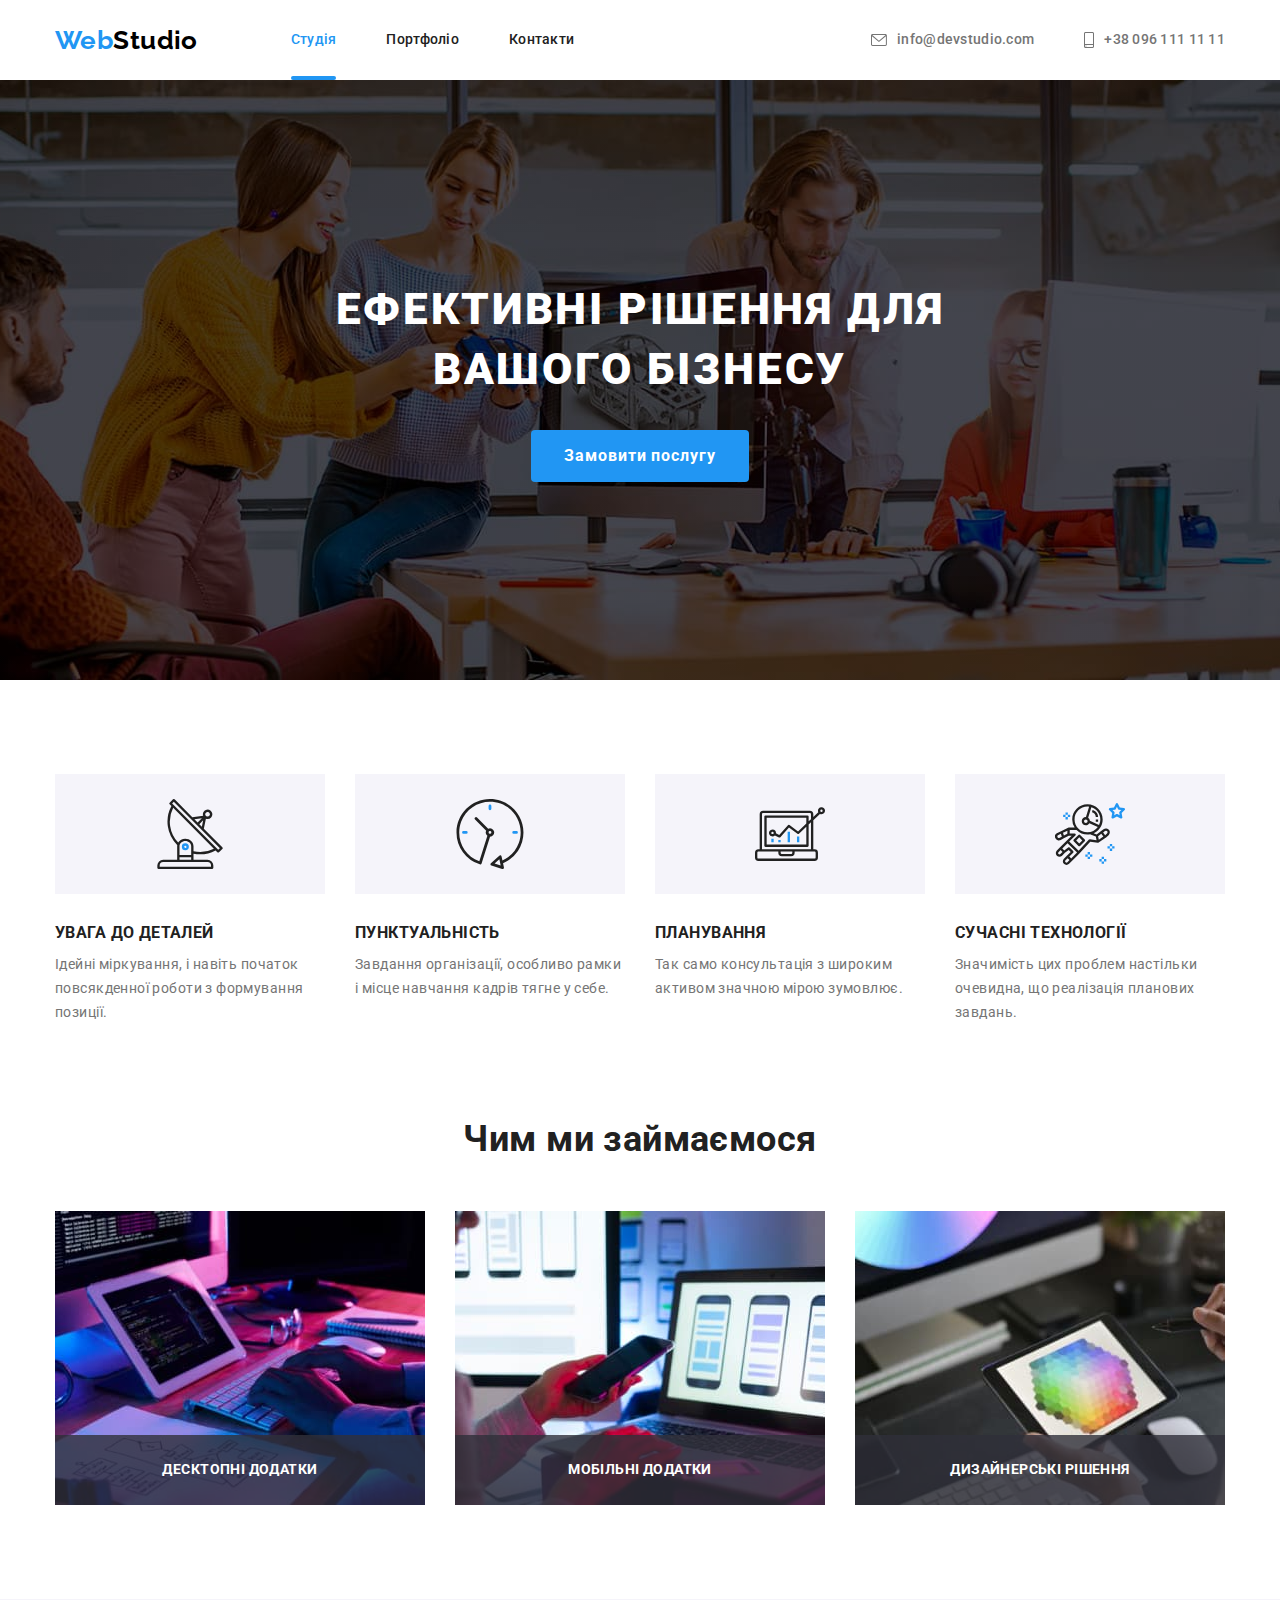
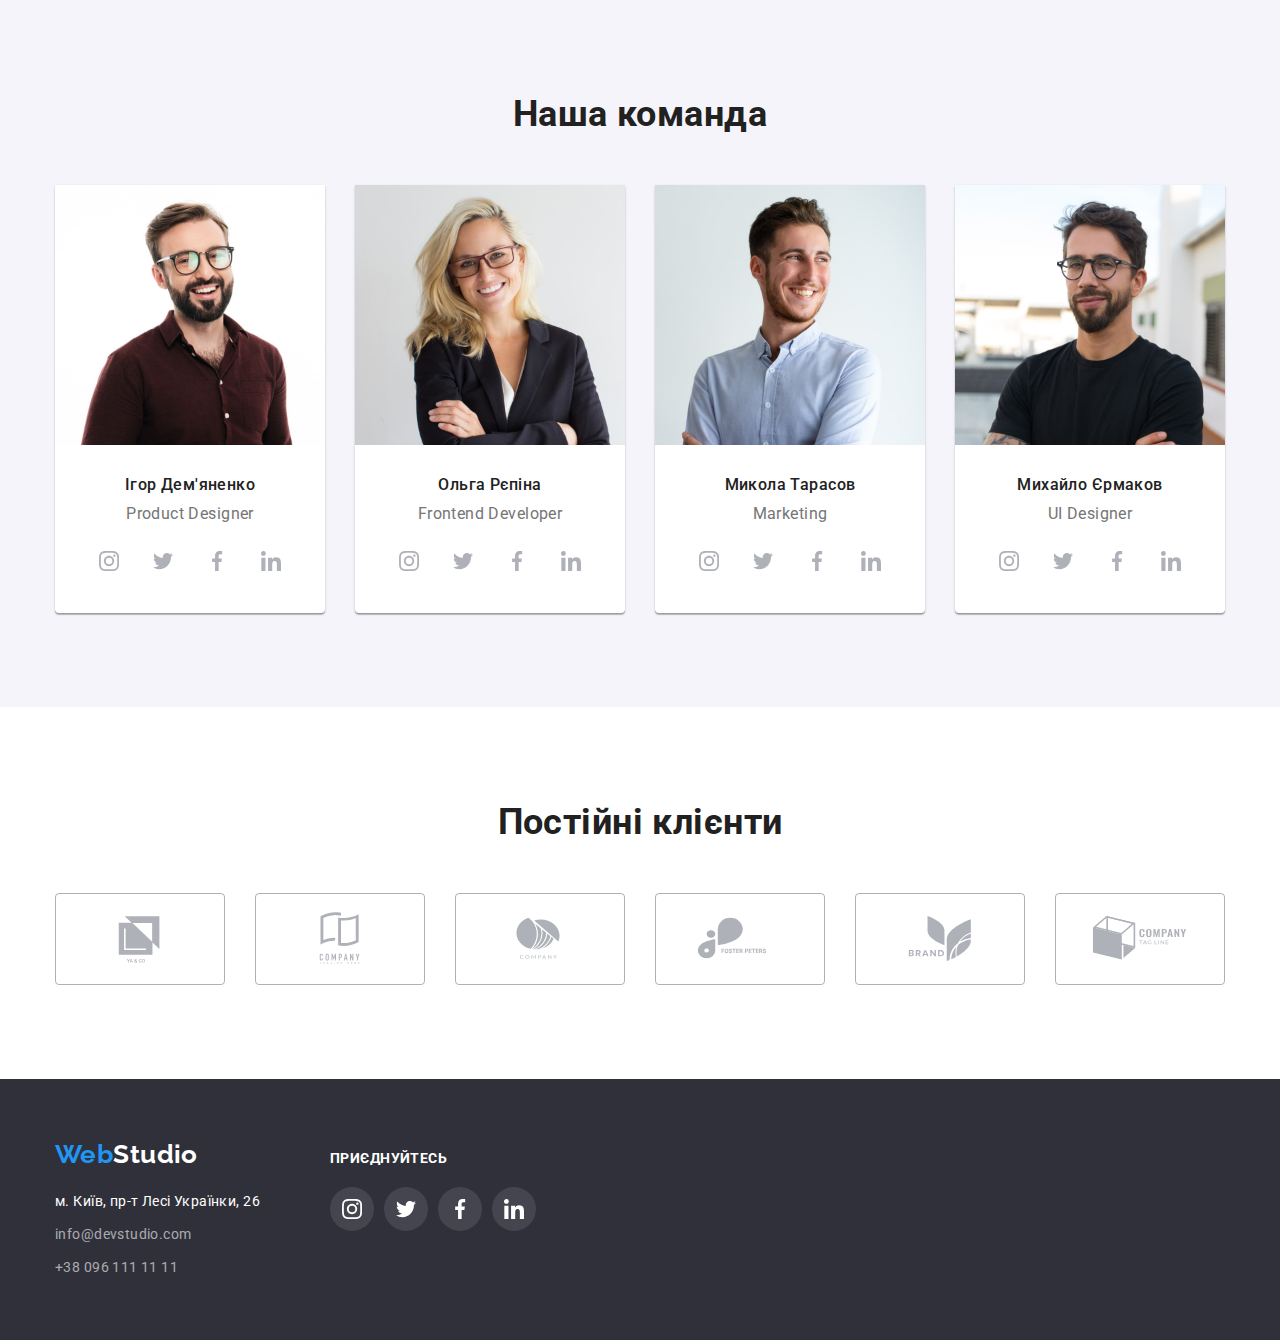
==== index.html @ 52143f66 "сделаны фото на студии, кнопки и ссылки" ====
<!DOCTYPE html>
<html lang="uk">

<head>
    <meta charset="UTF-8">
    <meta http-equiv="X-UA-Compatible" content="IE=edge">
    <meta name="viewport" content="width=device-width, initial-scale=1.0">
    <link href="https://fonts.googleapis.com/css2?family=Raleway:wght@700&family=Roboto:wght@400;500;700;900&display=swap"
        rel="stylesheet">
    <title>Web-студія</title>
    <link
      rel="stylesheet"
      href="https://cdnjs.cloudflare.com/ajax/libs/modern-normalize/0.6.0/modern-normalize.min.css">
    <link rel="stylesheet" href="./css/styles.css">
</head>

<body>
    <!-- Шапка сайта -->
    <header>
	<div class="container main-nav">
        <nav class="main-nav">
            <a href="./index.html" class="logo"><span class="logo-web">Web</span>Studio</a>

            <ul class="site-nav list">
                <li class="item"><a href="" class="link current">Студія</a></li>
                <li class="item"><a href="./portfolio.html" class="link">Портфоліо</a></li>
                <li class="item"><a href="" class="link">Контакти</a></li>
            </ul>
        </nav>

        <ul class="site-nav list item-mail">
            <li class="item">
            <a href="mailto:info@devstudio.com" class="site-nav-mail-tel">
                <svg class="mail-tel-svg" width="16" height="12">
                <use href="./images/icons.svg#icon-envelope1"></use>
            </svg>info@devstudio.com</a></li>
            <li class="item"><a href="tel:+380961111111" class="site-nav-mail-tel">
                <svg class="mail-tel-svg tell" width="10" height="16">
        <use href="./images/icons.svg#icon-smartphone1"></use></svg>
        +38 096 111 11 11</a></li>
        </ul>
     </div>
    </header>

    <main>
        <!-- Герой -->
        <section class="hero section overlay">
            <div class="container heroo">
             <h1 class="hero-title">Ефективні рішення для вашого бізнесу</h1>
             <button type="button" class="hero-button">Замовити послугу</button>
            </div>
        </section>

        <!-- Преимущества -->
        <section class="top section">
        <div class="container">
            <h2 class="hidden-title">Переваги</h2>

            <ul class="top-poz list">
                <li class="top-item">
		<div class="top-svg"><svg width="70" height="70"><use href="./images/icons.svg#icon-antenna"></use></svg></div>
                    <h3 class="top-title">Увага до деталей</h3>
                    <p class="top-text">
                        Ідейні міркування, і навіть початок повсякденної роботи з формування позиції.
                    </p>
                </li>
                <li class="top-item">
                    <div class="top-svg"><svg width="70" height="70">
                            <use href="./images/icons.svg#icon-clock"></use>
                        </svg></div>
                    <h3 class="top-title">Пунктуальність</h3>
                    <p class="top-text">
                        Завдання організації, особливо рамки і місце навчання кадрів тягне у себе.
                    </p>
                </li>
                <li class="top-item">
                    <div class="top-svg"><svg width="70" height="70">
                            <use href="./images/icons.svg#icon-diagram"></use>
                        </svg></div>
                    <h3 class="top-title">Планування</h3>
                    <p class="top-text">
                        Так само консультація з широким активом значною мірою зумовлює.
                    </p>
                </li>
                <li class="top-item">
                    <div class="top-svg"><svg width="70" height="70">
                            <use href="./images/icons.svg#icon-astronaut"></use>
                        </svg></div>
                    <h3 class="top-title">Сучасні технології</h3>
                    <p class="top-text">
                        Значимість цих проблем настільки очевидна, що реалізація планових завдань.
                    </p>
                </li>
            </ul>
           </div>
        </section>

        <!-- Чем мы занимаемся -->
        <section class="top-what section">
        <div class="container">
            <h2 class="section-title">Чим ми займаємося</h2>

            <ul class="photo-list list">
                <li class="photo-p">
                    <img src="./images/box1.jpg" alt="Набір коду за блок-схемою" width="370" height="294">
                        <p class="photo-descr-text">Десктопні додатки</p>
                </li>
                <li class="photo-p">
                    <img src="./images/box2.jpg" alt="Розробка мобільного додатку" width="370" height="294">
                    <p class="photo-descr-text">Мобільні додатки</p>
                </li>
                <li class="photo-p">
                    <img src="./images/box3.jpg" alt="Кольоровий спектр на планшеті" width="370" height="294">
                    <p class="photo-descr-text">Дизайнерські рішення</p>
                </li>
            </ul>
        </div>
        </section>

        <!-- Наша команда -->
        <section class="team-section section">
        <div class="container">
            <h2 class="section-title">Наша команда</h2>

            <ul class="list team">
                <li class="team-item">
                    <img class="section-photo" src="./images/img1.jpg" alt="Ігор Дем'яненко" width="270" height="260">
                    <div class="team-text">
                    <h3 class="section-names">Ігор Дем'яненко</h3>
                    <p lang="en" class="section-spec">Product Designer</p>
                    <ul class="list team-list">
                    <li><a class="team-link" target="_blank" href="https://www.instagram.com"><svg class="team-svg" width="20" height="20">
                        <use href="./images/icons.svg#icon-insta"></use>
                    </svg></a></li>
                    <li><a class="team-link" target="_blank" href="https://www.twitter.com"><svg class="team-svg" width="20" height="20">
                        <use href="./images/icons.svg#icon-twitter"></use>
                    </svg></a></li>
                    <li><a class="team-link" target="_blank" href="https://www.facebook.com"><svg class="team-svg" width="20" height="20">
                        <use href="./images/icons.svg#icon-facebook"></use>
                    </svg></a></li>
                    <li><a class="team-link" target="_blank" href="https://www.linkedin.com"><svg class="team-svg" width="20" height="20">
                        <use href="./images/icons.svg#icon-in"></use>
                    </svg></a></li></ul>
                    </div>
                </li>
                <li class="team-item">
                    <img class="section-photo" src="./images/img2.jpg" alt="Ольга Рєпіна" width="270" height="260">
                    <div class="team-text">
                    <h3 class="section-names">Ольга Рєпіна</h3>
                    <p lang="en" class="section-spec">Frontend Developer</p>
                    <ul class="list team-list">
                        <li><a class="team-link" target="_blank" href="https://www.instagram.com"><svg class="team-svg" width="20"
                                    height="20">
                                    <use href="./images/icons.svg#icon-insta"></use>
                                </svg></a></li>
                        <li><a class="team-link" target="_blank" href="https://www.twitter.com"><svg class="team-svg" width="20"
                                    height="20">
                                    <use href="./images/icons.svg#icon-twitter"></use>
                                </svg></a></li>
                        <li><a class="team-link" target="_blank" href="https://www.facebook.com"><svg class="team-svg" width="20"
                                    height="20">
                                    <use href="./images/icons.svg#icon-facebook"></use>
                                </svg></a></li>
                        <li><a class="team-link" target="_blank" href="https://www.linkedin.com"><svg class="team-svg" width="20"
                                    height="20">
                                    <use href="./images/icons.svg#icon-in"></use>
                                </svg></a></li>
                    </ul>
                    </div>
                </li>
                <li class="team-item">
                    <img class="section-photo" src="./images/img3.jpg" alt="Микола Тарасов" width="270" height="260">
                    <div class="team-text">
                    <h3 class="section-names">Микола Тарасов</h3>
                    <p lang="en" class="section-spec">Marketing</p>
                    <ul class="list team-list">
                        <li><a class="team-link" target="_blank" href="https://www.instagram.com"><svg class="team-svg" width="20"
                                    height="20">
                                    <use href="./images/icons.svg#icon-insta"></use>
                                </svg></a></li>
                        <li><a class="team-link" target="_blank" href="https://www.twitter.com"><svg class="team-svg" width="20"
                                    height="20">
                                    <use href="./images/icons.svg#icon-twitter"></use>
                                </svg></a></li>
                        <li><a class="team-link" target="_blank" href="https://www.facebook.com"><svg class="team-svg" width="20"
                                    height="20">
                                    <use href="./images/icons.svg#icon-facebook"></use>
                                </svg></a></li>
                        <li><a class="team-link" target="_blank" href="https://www.linkedin.com"><svg class="team-svg" width="20"
                                    height="20">
                                    <use href="./images/icons.svg#icon-in"></use>
                                </svg></a></li>
                    </ul>
                    </div>
                </li>
                <li class="team-item">
                    <img class="section-photo" src="./images/img4.jpg" alt="Михайло Єрмаков" width="270" height="260">
                    <div class="team-text">
                    <h3 class="section-names">Михайло Єрмаков</h3>
                    <p lang="en" class="section-spec">UI Designer</p>
                    <ul class="list team-list">
                        <li><a class="team-link" target="_blank" href="https://www.instagram.com"><svg class="team-svg" width="20"
                                    height="20">
                                    <use href="./images/icons.svg#icon-insta"></use>
                                </svg></a></li>
                        <li><a class="team-link" target="_blank" href="https://www.twitter.com"><svg class="team-svg" width="20"
                                    height="20">
                                    <use href="./images/icons.svg#icon-twitter"></use>
                                </svg></a></li>
                        <li><a class="team-link" target="_blank" href="https://www.facebook.com"><svg class="team-svg" width="20"
                                    height="20">
                                    <use href="./images/icons.svg#icon-facebook"></use>
                                </svg></a></li>
                        <li><a class="team-link" target="_blank" href="https://www.linkedin.com"><svg class="team-svg" width="20"
                                    height="20">
                                    <use href="./images/icons.svg#icon-in"></use>
                                </svg></a></li>
                    </ul>
                    </div>
                </li>
            </ul>
        </div>
        </section>

        <!-- Наши клиенты -->
         <section class="clients section">
        <div class="container">
            <h2 class="section-title">Постійні клієнти</h2>
        <ul class="list clients-logos">
        <li class="clients-item"><a href="" class="clients-link" target="_blank"><svg class="clients-svg" width="106" height="60">
                            <use href="./images/icons.svg#icon-logo1"></use>
                        </svg></a></li>
        <li class="clients-item"><a class="clients-link" target="_blank" href=""><svg class="clients-svg" width="106" height="60">
                            <use href="./images/icons.svg#icon-logo2"></use>
                        </svg></a></li>
        <li class="clients-item"><a class="clients-link" target="_blank" href=""><svg class="clients-svg" width="106" height="60">
                            <use href="./images/icons.svg#icon-logo3"></use>
                        </svg></a></li>
        <li class="clients-item"><a class="clients-link" target="_blank" href=""><svg class="clients-svg" width="106" height="60">
                            <use href="./images/icons.svg#icon-logo4"></use>
                        </svg></a></li>
        <li class="clients-item"><a class="clients-link" target="_blank" href=""><svg class="clients-svg" width="106" height="60">
                            <use href="./images/icons.svg#icon-logo5"></use>
                        </svg></a></li>
        <li class="clients-item"><a class="clients-link" target="_blank" href=""><svg class="clients-svg" width="106" height="60">
                            <use href="./images/icons.svg#icon-logo6"></use>
                        </svg></a></li></ul>

        </div>
        </section>
    </main>

    <!-- Футер -->
    <footer class="footer">
    <div class="container footer-poz">
        <div class="footer-join">
        <a href="./index.html" class="logo lp"><span class="logo-web">Web</span><span class="logo-web-foot">Studio</span></a>
            <address>
            <ul class="list">
                <li class="list-item-f"><a href="https://goo.gl/maps/CPtrU1FHBa2aNyZL9" target="_blank" rel="noopener noreferrer nofollow" class="footer-address">
                        м. Київ, пр-т Лесі Українки, 26</a></li>
                <li class="list-item-f"><a href="mailto:info@devstudio.com" class="footer-mail-tel">info@devstudio.com</a></li>
                <li><a href="tel:+380961111111" class="footer-mail-tel">+38 096 111 11 11</a></li>
            </ul>
            </address>
            </div>
            <div class="footer-join">
            <h2 class="footer-title">Приєднуйтесь</h2>
            <ul class="list team-list">
            <li><a class="footer-link" target="_blank" href="https://www.instagram.com"><svg class="footer-svg" width="20" height="20">
                            <use href="./images/icons.svg#icon-insta"></use>
                        </svg></a></li>
                    <li><a class="footer-link" target="_blank" href="https://www.twitter.com"><svg class="footer-svg" width="20" height="20">
                            <use href="./images/icons.svg#icon-twitter"></use>
                        </svg></a></li>
                    <li><a class="footer-link" target="_blank" href="https://www.facebook.com"><svg class="footer-svg" width="20" height="20">
                            <use href="./images/icons.svg#icon-facebook"></use>
                        </svg></a></li>
                    <li><a class="footer-link" target="_blank" href="https://www.linkedin.com"><svg class="footer-svg" width="20" height="20">
                            <use href="./images/icons.svg#icon-in"></use>
                        </svg></a></li></ul>
        </div>
    </div>
    </footer>
</body>

</html>
---- css/styles.css ----
:root {
    --primary-text-color: #757575;
    --title-text-color: #212121;
    --accent-color: #2196f3;
    --primary-white-color: #ffffff;
    --logo-color: #000000;
    --hero-bg-color: #2F303A;
    --section-color: #F5F4FA;
    --header-border: #ececec;
    --image-border: #eeeeee;
    --bg-svg-color: #F5F4FA;
    --link-color: #AFB1B8;
}

li,ul,p,h1,h2,h3,h4,h5,h6{
    margin: 0;
    padding: 0;
}

.list {
    padding: 0;
    margin: 0;
    list-style: none;
}

.section {
    padding-top: 94px;
    padding-bottom: 94px;
}

body {
    background-color: var(--primary-white-color);
    color: var(--primary-text-color);
    font-family: 'Roboto', sans-serif;
    font-size: 14px;
    letter-spacing: 0.03em;
}

.container {
    margin-left: auto;
    margin-right: auto;
    width: 1200px;
    padding-left: 15px;
    padding-right: 15px;
}

.logo {
    color: var(--logo-color);
    text-decoration: none;
    font-family: 'Raleway';
    font-weight: 700;
    font-size: 26px;
    line-height: 1.19;
    padding-top: 24px;
    padding-bottom: 24px;
}

.logo-web {
    color: var(--accent-color);
}

.logo-web-foot {
    color: var(--primary-white-color);
}

/* Site nav */

.site-nav {
    display: flex;
    margin-left: 93px;
}

.site-nav .item:not(:last-child) {
    margin-right: 50px;
}

.main-nav {
    display: flex;
    align-items: center;
    justify-content: space-between;
}

.borderh {
    border-bottom: 1px solid var(--header-border);
}

.link{
    transition: color 250ms cubic-bezier(0.4, 0, 0.2, 1);
}

.site-nav .link {
    display: flex;
    padding-top: 32px;
    padding-bottom: 32px;
    color: var(--title-text-color);
    text-decoration: none;
    font-weight: 500;
    line-height: 1.14;
    letter-spacing: 0.02em;
}

.site-nav .link:hover,
.site-nav .link:focus {
    color: var(--accent-color);
}

.site-nav .link.current {
    color: var(--accent-color);
}

.site-nav-mail-tel {
    display: flex;
    align-items: center;
    text-decoration: none;
    font-weight: 500;
    line-height: 1.14;
    letter-spacing: 0.02em;
    color: var(--primary-text-color);
    padding-top: 32px;
    padding-bottom: 32px;
    transition: color 250ms cubic-bezier(0.4, 0, 0.2, 1);
}

.current {
    position: relative;
}

.current::after {
    content: "";
    display: block;
    width: 100%;
    height: 4px;
    border-radius: 2px;
    position: absolute;
    bottom: 0;
    left: 0;
    background-color: var(--accent-color);
}

.current:hover::after,
.current:focus::after {
    background-color: var(--accent-color);
}

.item-mail {
    margin-left: 0;
}

.site-nav-mail-tel:hover,
.site-nav-mail-tel:focus {
    color: var(--accent-color);
}



/* Hero */
.hero {
    background-color: var(--hero-bg-color);
    text-align: center;
    height: 600px;
    padding-top: 0;
}

.hero {
    padding: 200px 0;
}

.hero-title {
    font-weight: 900;
    font-size: 44px;
    line-height: 1.36;
    letter-spacing: 0.06em;
    text-transform: uppercase;
    color: var(--primary-white-color);
    margin-top: 0;
    margin-bottom: 30px;
    text-align: center;
}

.heroo {
    width: 696px;
}

.overlay{
    height: 600px;
    max-width: 1600px;
    margin-left: auto;
    margin-right: auto;
    background-image: linear-gradient(
    to right,
    rgba(0,0,0,0.5),
    rgba(0,0,0,0.5)
    ), url("../images/bg-img.jpg");
    background-size: cover;
    background-repeat: no-repeat;
    background-position: center;
}

.hero-button {
    border: 1px solid transparent;
    padding: 10px 32px;
    cursor: pointer;
    background-color: var(--accent-color);
    font-family: inherit;
    font-weight: 700;
    font-size: 16px;
    line-height: 1.88;
    letter-spacing: 0.06em;
    text-align: center;
    color: var(--primary-white-color);
    border-radius: 4px;
    text-align: center;
    min-width: 152px;

}

.hidden-title {
    position: absolute;
    left: -10000px;
    top: auto;
    width: 1px;
    height: 1px;
    overflow: hidden;
}

.top-poz {
    display: flex;
    gap: 30px;
}

.top-item {
    max-width: 270px;
}

.photo-list {
    display: flex;
    gap: 30px;
}

img {
    display: block;
    max-width: 100%;
    height: auto;
}

.photo-p{
    position: relative;
}

.photo-descr-text{
    margin: 0;
    position: absolute;
    font-style: normal;
    font-weight: 700;
    line-height: 1.14;
    text-align: center;
    text-transform: uppercase;
    color: var(--primary-white-color);
    background-color: rgba(47, 48, 58, 0.8);
    width: 370px;
    height: 70px;
    display: flex;
    justify-content: center;
    align-items: center;
    bottom: 0;
}

.top-what {
    padding-top: 0;
}

.top-title {
    line-height: 1.14;
    text-transform: uppercase;
    color: var(--title-text-color);
    margin-top: 0;
    margin-bottom: 10px;
}

.top-text {
    line-height: 1.71;
    margin-top: 0;
    margin-bottom: 0;
}

.team {
    display: flex;
    gap: 30px;
}

.team-item {
    text-align: center;
    background: #FFFFFF;
    box-shadow: 0px 1px 3px rgba(0, 0, 0, 0.12), 0px 1px 1px rgba(0, 0, 0, 0.14), 0px 2px 1px rgba(0, 0, 0, 0.2);
    border-radius: 0px 0px 4px 4px;
}

.section-title {
    font-size: 36px;
    line-height: 1.17;
    text-align: center;
    color: var(--title-text-color);
    margin-top: 0;
    margin-bottom: 50px;
}

.team-section {
    background-color: var(--section-color);
}

.team-text {
    padding: 30px 32px;
}

.section-names {
    font-weight: 500;
    font-size: 16px;
    line-height: 1.19;
    color: var(--title-text-color);
    margin-top: 0;
    margin-bottom: 10px;
}

.section-spec {
    font-size: 16px;
    line-height: 1.19;
    margin-top: 0;
    margin-bottom: 16px;
}

.footer {
    background-color: var(--hero-bg-color);
    padding-top: 60px;
    padding-bottom: 60px;
}

.lp {
    display: block;
    margin-bottom: 20px;
    padding-top: 0;
    padding-bottom: 0;
}

.footer-address {
    text-decoration: none;
    line-height: 1.71;
    color: var(--primary-white-color);
    font-style: normal;
    transition: color 250ms cubic-bezier(0.4, 0, 0.2, 1);
}


.footer-mail-tel {
    text-decoration: none;
    line-height: 1.71;
    color: rgba(255, 255, 255, 0.6);
    font-style: normal;
    transition: color 250ms cubic-bezier(0.4, 0, 0.2, 1);
}

.list-item-f {
    margin-top: 0;
    margin-bottom: 9px;
}

.footer-address:hover,
.footer-address:focus,
.footer-mail-tel:hover,
.footer-mail-tel:focus {
    color: var(--accent-color);
}

.ex-filter {
    display: flex;
    justify-content: center;
    margin-bottom: 50px;
}

.filter-button {
    border-radius: 4px;
    padding: 6px 22px;
    background-color: var(--section-color);
    font-family: inherit;
    font-weight: 500;
    font-size: 16px;
    line-height: 1.62;
    color: var(--title-text-color);
    cursor: pointer;
    border: none;
    transition: background-color 250ms cubic-bezier(0.4, 0, 0.2, 1), 
    color 250ms cubic-bezier(0.4, 0, 0.2, 1), 
    box-shadow 250ms cubic-bezier(0.4, 0, 0.2, 1);
}

.but-item {
    margin-right: 8px;
}

.but-item:last-child {
    margin-right: 0;
}

.filter-button:hover,
.filter-button:focus {
    background-color: var(--accent-color);
    color: var(--primary-white-color);
    box-shadow: 
0px 3px 1px rgba(0, 0, 0, 0.1), 
0px 1px 2px rgba(0, 0, 0, 0.08), 
0px 2px 2px rgba(0, 0, 0, 0.12);
    cursor: pointer;
}

.examples-list {
    display: flex;
    flex-wrap: wrap;
}

.ex-item {
    box-sizing: border-box;
    width: 370px;
    margin-right: 30px;
    margin-bottom: 30px;
    background: var(--primary-white-color);
}

.ex-item:nth-child(3n) {
    margin-right: 0;
}

.ex-item:nth-child(n + 7) {
    margin-bottom: 0;
}

.ex-text-cont {
    padding: 20px 24px;
    border-bottom: 1px solid var(--image-border);
    border-left: 1px solid var(--image-border);
    border-right: 1px solid var(--image-border);
}

.ex-hover-text{
    font-size: 18px;
    line-height: 1.56;
    letter-spacing: 0.03em;
    color: var(--primary-white-color);
}

.u{
    overflow: hidden;
}

.ex-hover{
position: absolute;
background-color: rgba(33, 150, 243, 0.9);
    width: 370px;
    height: 294px;
    padding: 63px 24px;
    text-align: flex-start;
    display: flex;
    justify-content: center;
    align-items: center;
    transition: transform 2500ms cubic-bezier(0.4, 0, 0.2, 1);
}

.examples-title {
    font-size: 18px;
    line-height: 2;
    letter-spacing: 0.06em;
    color: var(--title-text-color);
    margin-top: 0;
    margin-bottom: 0;
}

.examples-text {
    font-size: 16px;
    line-height: 1.88;
    margin-top: 0;
    margin-bottom: 0;
    color: var(--primary-text-color);
}

.ex-link{
    display: inline-block;
    text-decoration: none;
    transition: box-shadow 250ms cubic-bezier(0.4, 0, 0.2, 1);
}

.ex-link:hover,
.ex-link:focus{
    box-shadow: 
    0px 1px 1px rgba(0, 0, 0, 0.12), 
    0px 4px 4px rgba(0, 0, 0, 0.06), 
    1px 4px 6px rgba(0, 0, 0, 0.16);
}

.ex-link:hover .ex-hover{
    transform: translateY(-100%);
}

.top-svg{
    width: 270px;
    height: 120px;
    background-color: var(--bg-svg-color);
    margin-bottom: 30px;
    display: flex;
    justify-content: center;
    align-items: center;
}

.mail-tel-svg{
    fill: var(--primary-text-color);
    margin-right: 10px;
    transition: fill 250ms cubic-bezier(0.4, 0, 0.2, 1);
}

.mail-tel-svg:hover,
.mail-tel-svg:focus{
    fill: var(--accent-color);
}

.site-nav-mail-tel:hover .mail-tel-svg,
.site-nav-mail-tel:focus .mail-tel-svg{
    color: var(--accent-color);
    fill: var(--accent-color);
}


.team-link{
   height: 44px;
   width: 44px;
   background-color: var(--primary-white-color);
   border-radius: 50%;
   display: flex;
   justify-content: center;
   align-items: center;
   transition: background-color 250ms cubic-bezier(0.4, 0, 0.2, 1);
}

.team-list{
    display: flex;
    justify-content: center;
    gap: 10px;
}

.team-svg{
   fill: var(--link-color);
   transition: fill 250ms cubic-bezier(0.4, 0, 0.2, 1);
}

.team-svg:hover,
.team-svg:focus{
    fill: var(--primary-white-color);
}

.team-link:hover ,
.team-link:focus {
    background-color: var(--accent-color);
}

.team-link:hover .team-svg,
.team-link:focus .team-svg{
    fill: var(--primary-white-color);
    background-color: var(--accent-color);
}

.clients-svg{
    fill: var(--link-color);
    transition: fill 250ms cubic-bezier(0.4, 0, 0.2, 1);
}

.clients-link{
    border: 1px solid rgba(175, 177, 184, 1);
    border-radius: 4px;
    width: 170px;
    height: 92px;
    display: flex;
    justify-content: center;
    align-items: center;
    transition: border 250ms cubic-bezier(0.4, 0, 0.2, 1);
}

.clients-link:hover,
.clients-link:focus{
    fill: var(--accent-color);
    border: 1px solid var(--accent-color);
}

.clients-svg:hover,
.clients-svg:focus{
    fill: var(--accent-color);
}

.clients-link:hover .clients-svg,
.clients-link:focus .clients-svg {
    fill: var(--accent-color);
}

.clients-logos{
    display: flex;
    gap: 30px;
}

.footer-title{
text-decoration:none;
font-style: normal;
line-height: 1.14;
text-transform: uppercase;
color: var(--primary-white-color);
margin-bottom:20px;
font-size: 14px;
}

.footer-poz{
display: flex;
align-items: baseline;
gap: 70px;
}

.footer-link{
   height: 44px;
   width: 44px;
   background: rgba(255, 255, 255, 0.1);
   border-radius: 50%;
   display: flex;
   justify-content: center;
   align-items: center;
   transition: background-color 250ms cubic-bezier(0.4, 0, 0.2, 1);
}

.footer-svg{
   background-position: center;
   fill: var(--primary-white-color);
}

.footer-svg:hover,
.footer-svg:focus{
    fill: var(--primary-white-color);
}

.footer-link:hover ,
.footer-link:focus {
    background-color: var(--accent-color);
}

.footer-link:hover .team-svg,
.footer-link:focus .team-svg{
    fill: var(--primary-white-color);
    background-color: var(--accent-color);
}
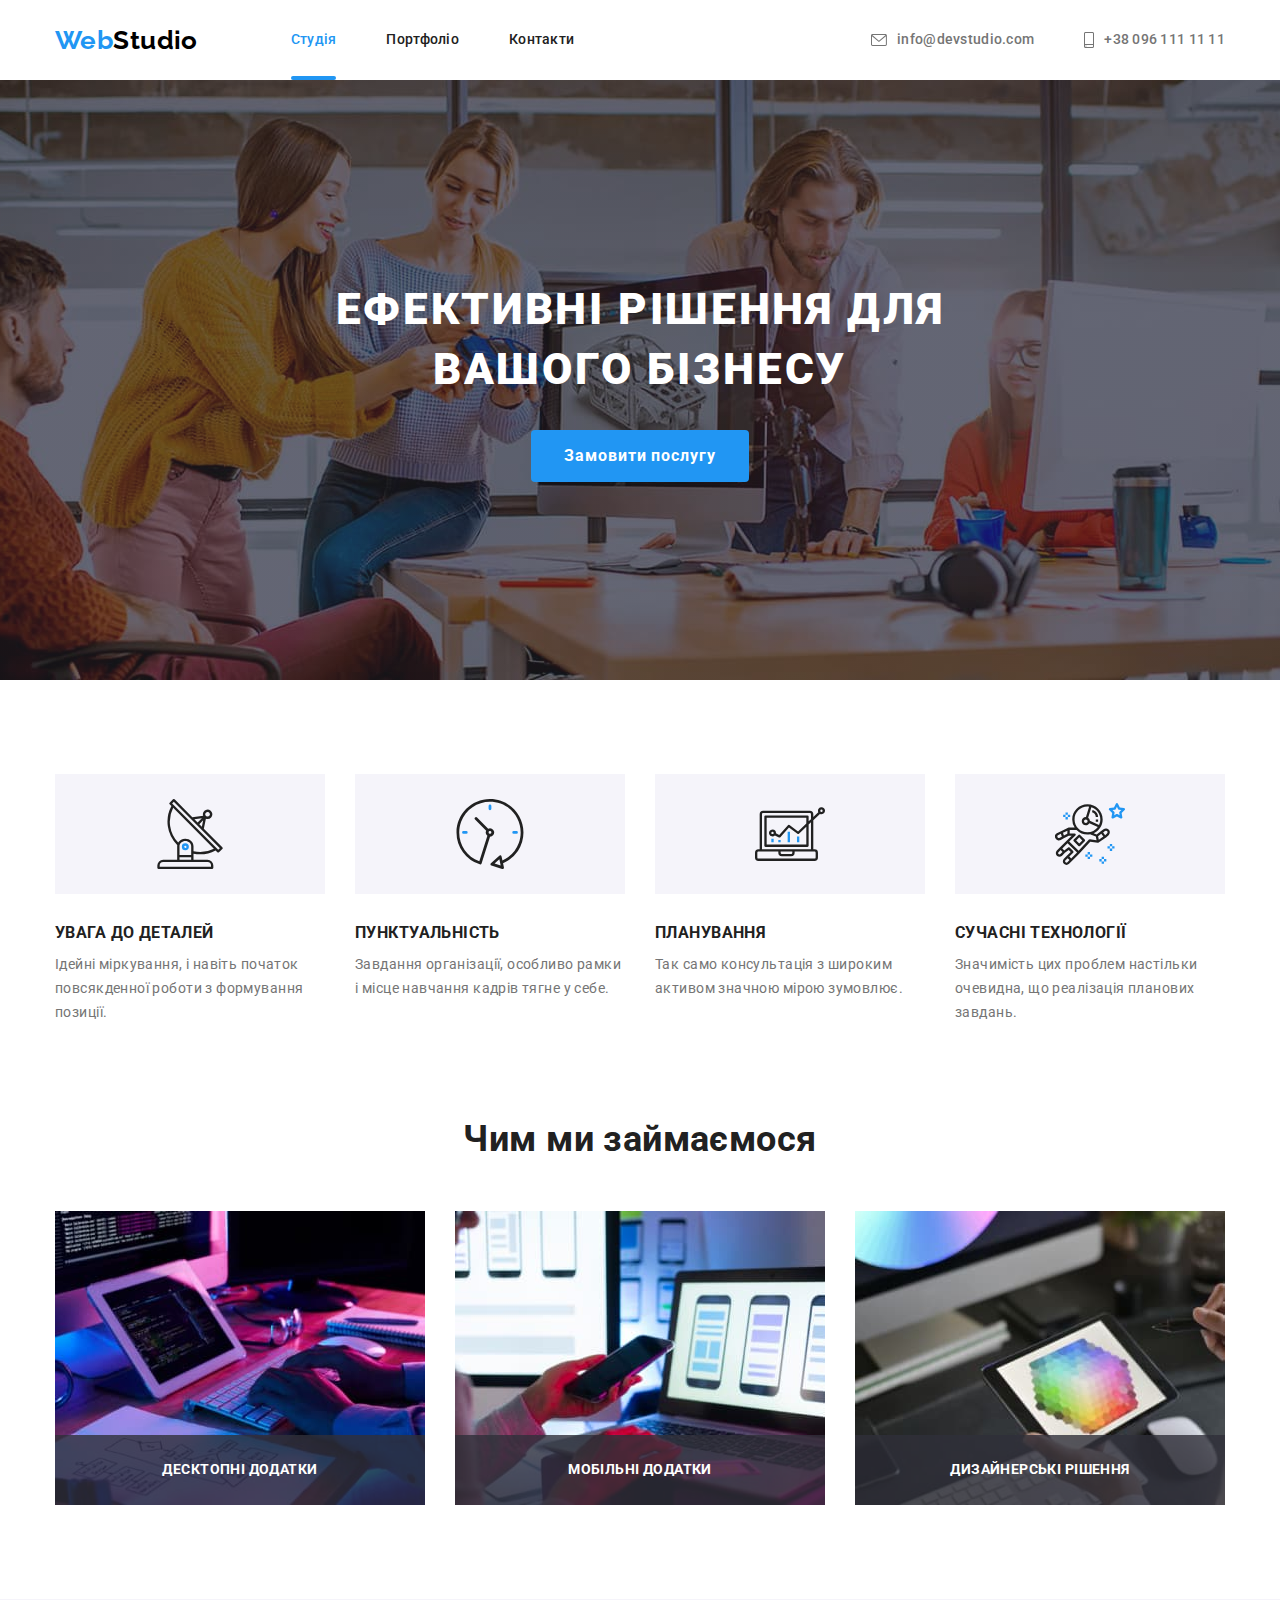
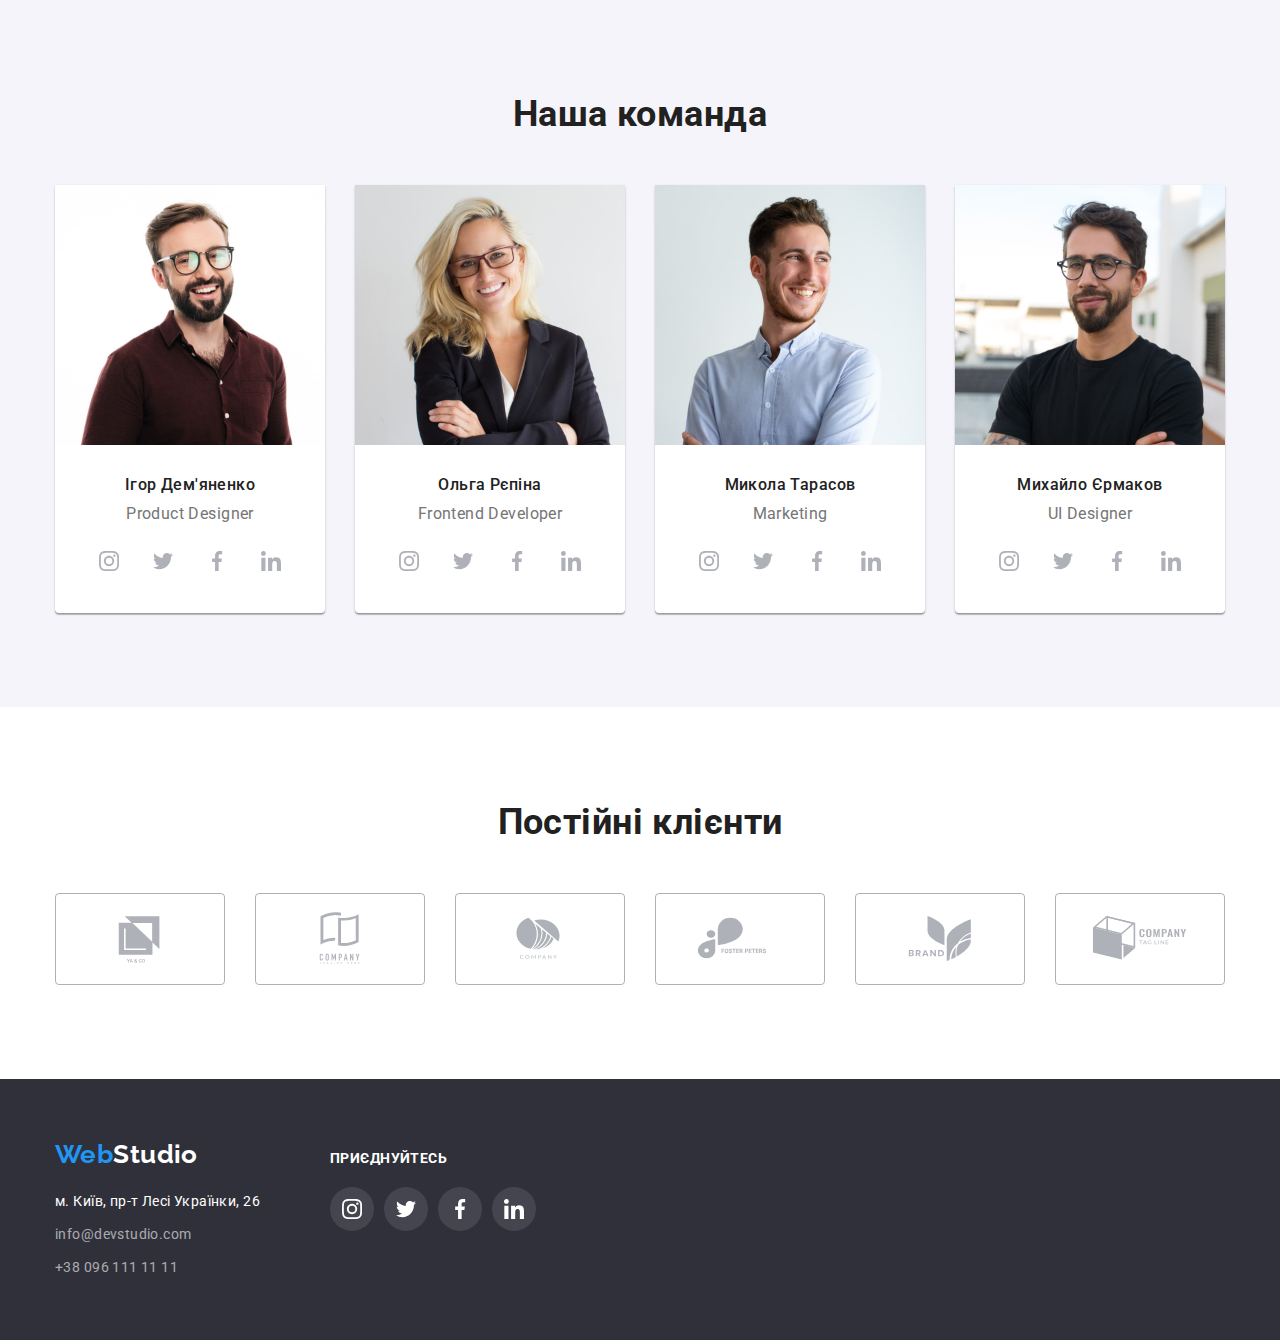
==== commit 0f580180: "доделан фокус в портфолио, изменён фон бг, сделана кнопка модалки" ====
--- a/index.html
+++ b/index.html
@@ -47,7 +47,7 @@
         <section class="hero section overlay">
             <div class="container heroo">
              <h1 class="hero-title">Ефективні рішення для вашого бізнесу</h1>
-             <button type="button" class="hero-button">Замовити послугу</button>
+             <button data-modal-open type="button" class="hero-button">Замовити послугу</button>
             </div>
         </section>
 
@@ -282,6 +282,16 @@
         </div>
     </div>
     </footer>
+
+<div class="backdrop is-hidden" data-modal>
+<div class="modal">
+<button data-modal-close type="button" class="btn-modal"><svg class="btn-svg" width="18" height="18">
+    <use href="./images/icons.svg#close"></use>
+</svg></button>
+</div>
+</div>
+
+<script src="./js/modal.js"></script>
 </body>
 
 </html>--- a/css/styles.css
+++ b/css/styles.css
@@ -188,9 +188,9 @@
     margin-right: auto;
     background-image: linear-gradient(
     to right,
-    rgba(0,0,0,0.5),
-    rgba(0,0,0,0.5)
-    ), url("../images/bg-img.jpg");
+    rgba(47, 48, 58, 0.4),
+    rgba(47, 48, 58, 0.4)),
+    url("../images/bg-img.jpg");
     background-size: cover;
     background-repeat: no-repeat;
     background-position: center;
@@ -209,7 +209,6 @@
     text-align: center;
     color: var(--primary-white-color);
     border-radius: 4px;
-    text-align: center;
     min-width: 152px;
 
 }
@@ -446,8 +445,9 @@
     color: var(--primary-white-color);
 }
 
-.u{
-    overflow: hidden;
+.ex-hidden{
+position: relative;
+overflow: hidden;
 }
 
 .ex-hover{
@@ -460,7 +460,7 @@
     display: flex;
     justify-content: center;
     align-items: center;
-    transition: transform 2500ms cubic-bezier(0.4, 0, 0.2, 1);
+    transition: transform 250ms cubic-bezier(0.4, 0, 0.2, 1);
 }
 
 .examples-title {
@@ -494,7 +494,8 @@
     1px 4px 6px rgba(0, 0, 0, 0.16);
 }
 
-.ex-link:hover .ex-hover{
+.ex-link:hover .ex-hover,
+.ex-link:focus .ex-hover{
     transform: translateY(-100%);
 }
 
@@ -648,3 +649,58 @@
     fill: var(--primary-white-color);
     background-color: var(--accent-color);
 }
+
+.backdrop{
+   position: fixed;
+   top: 0;
+   left: 0;
+   width: 100%;
+   height: 100%;
+   background-color: rgba(0, 0, 0, 0.1);
+   opacity: 1;
+   transition: opacity 250ms cubic-bezier(0.4, 0, 0.2, 1);
+}
+
+.backdrop.is-hidden{
+   opacity: 0;
+   pointer-events: none;
+}
+
+.backdrop.is-hidden .modal{
+transform: translate(-50%, -50%) scale(0.9);
+}
+
+.modal{
+   min-width: 528px;
+   min-height: 581px;
+   border-radius: 4px;
+   background-color: var(--primary-white-color);
+   position: absolute;
+   top: 50%;
+   left: 50%;
+   transform: translate(-50%, -50%) scale(1);
+   transition: transform 250ms cubic-bezier(0.4, 0, 0.2, 1);
+   
+
+}
+
+.btn-modal{
+   width: 30px;
+   height: 30px;
+   cursor: pointer;
+   border: none;
+   font-weight: 700;
+   background-color: var(--primary-white-color);
+   box-sizing: border-box;
+   position: absolute;
+   border-radius: 50%;
+   border: 1px solid rgba(0, 0, 0, 0.1);
+   left: 93%;
+   top: 1%;
+}
+
+.btn-svg{
+   display: flex;
+   justify-content: center;
+}
+
